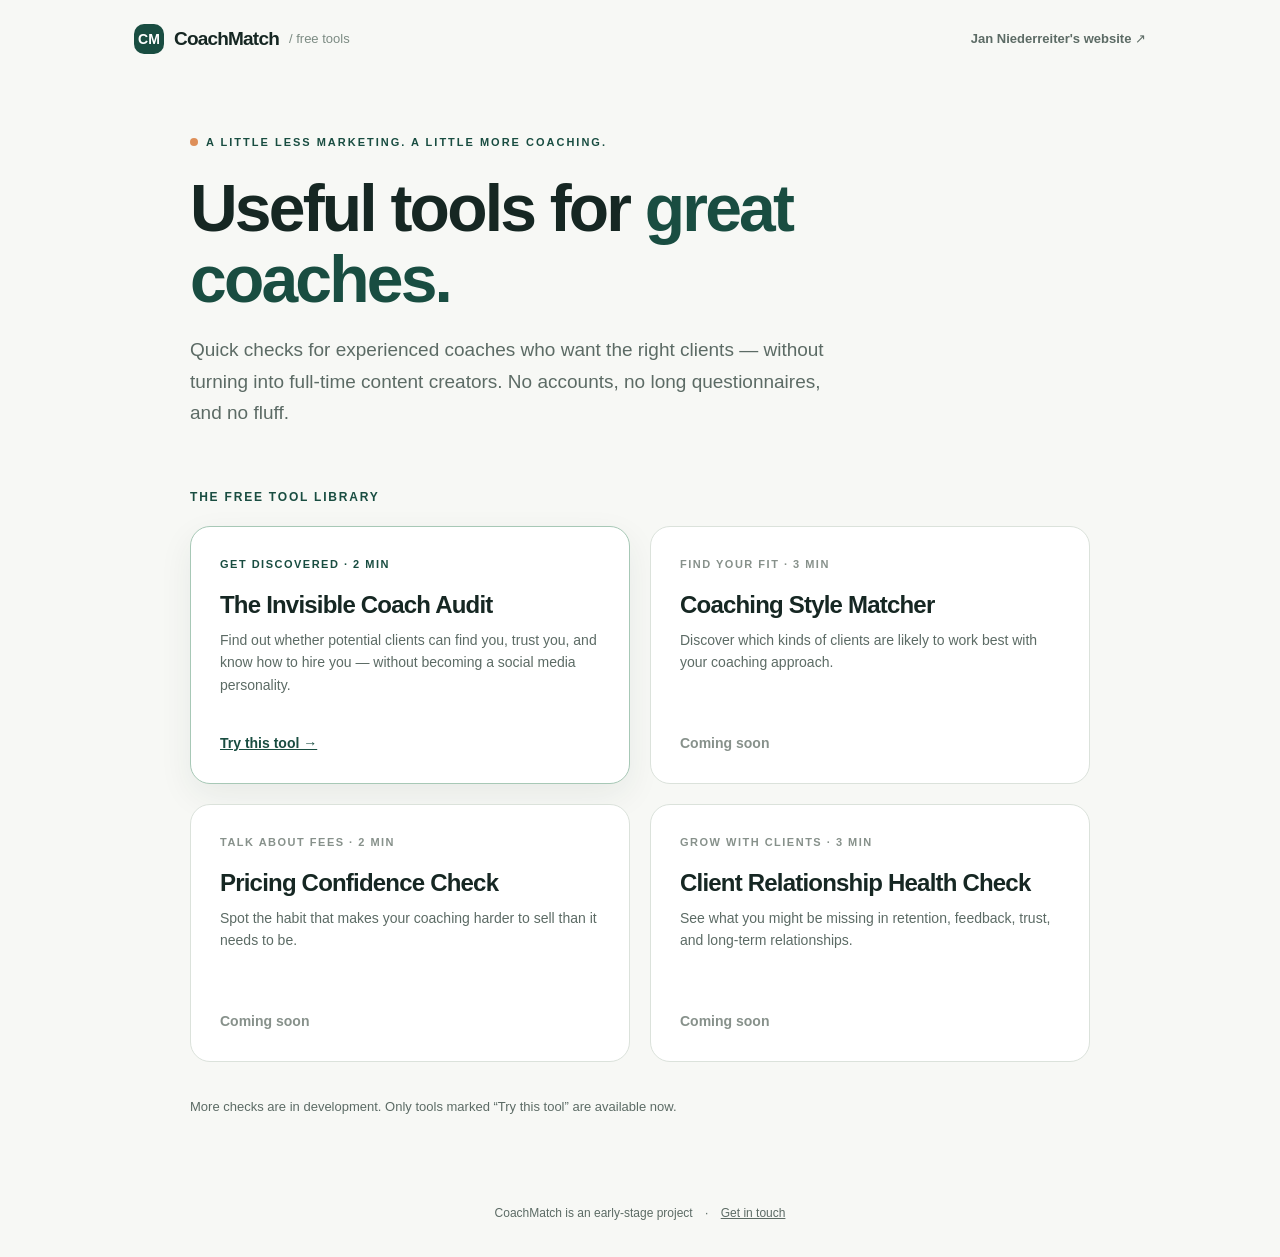
==== tools/index.html @ 3a853964 "Add files via upload" ====
<!doctype html>
<html lang="en">
<head>
  <meta charset="utf-8">
  <meta name="viewport" content="width=device-width,initial-scale=1">
  <meta name="theme-color" content="#f7f8f5">
  <title>CoachMatch | Free Tools for Experienced Coaches</title>
  <meta name="description" content="Free, practical tools for experienced coaches: get discovered, find better-fit clients, discuss your prices, and build lasting relationships.">
  <link rel="canonical" href="https://janniederreiter.com/tools/">
  <link rel="stylesheet" href="assets/styles.css">
</head>
<body>
  <header class="site-header">
    <a class="brand" href="./"><span class="brand-symbol">CM</span> CoachMatch <span style="font-weight:500;color:#7c8b83;font-size:13px;letter-spacing:0">/ free tools</span></a>
    <a class="top-link" href="/">Jan Niederreiter's website ↗</a>
  </header>
  <main class="wrap">
    <section class="hub-hero">
      <span class="eyebrow"><span class="dot" aria-hidden="true"></span> A little less marketing. A little more coaching.</span>
      <h1>Useful tools for <em>great coaches.</em></h1>
      <p class="lede">Quick checks for experienced coaches who want the right clients — without turning into full-time content creators. No accounts, no long questionnaires, and no fluff.</p>
    </section>
    <h2 class="section-label">The free tool library</h2>
    <div class="tool-grid" id="tool-grid"></div>
    <p class="small-note">More checks are in development. Only tools marked “Try this tool” are available now.</p>
  </main>
  <footer class="footer">CoachMatch is an early-stage project <span class="sep">·</span> <a href="mailto:janniederreiter@gmail.com">Get in touch</a></footer>
  <script src="data/registry.js"></script>
  <script>
    (function(){
      const grid=document.getElementById('tool-grid');
      const escape=s=>String(s||'').replace(/[&<>"']/g,c=>({'&':'&amp;','<':'&lt;','>':'&gt;','"':'&quot;'}[c]));
      for(const tool of window.CoachMatchRegistry||[]){
        const live=tool.status==='live';
        const div=document.createElement('article');
        div.className='tile '+(live?'active':'tile-coming');
        div.innerHTML=`<span class="tile-category">${escape(tool.category)} · ${escape(tool.duration)}</span><h2>${escape(tool.title)}</h2><p>${escape(tool.description)}</p><div class="tile-bottom">${live?`<a href="${encodeURIComponent(tool.slug)}/" aria-label="Try ${escape(tool.title)}">Try this tool →</a>`:'Coming soon'}</div>`;
        grid.appendChild(div);
      }
    })();
  </script>
</body>
</html>
---- tools/assets/styles.css ----
/* CoachMatch Handraisers — shared stylesheet. No external dependencies. */
:root {
  color-scheme: light;
  --ink: #162723;
  --ink-muted: #5c6b65;
  --forest: #194d41;
  --forest-hover: #123e35;
  --mint: #d6e7dd;
  --paper: #f7f8f5;
  --white: #fff;
  --stroke: #dbe2db;
  --orange: #de8f59;
  --radius: 22px;
  font-synthesis: none;
}
*, *::before, *::after {box-sizing: border-box}
html { scroll-behavior: smooth }
body { margin: 0; background: var(--paper); color: var(--ink); font-family: -apple-system,BlinkMacSystemFont,"Segoe UI",Roboto,Arial,sans-serif; line-height: 1.5; }
button, input, select {font: inherit}
a { color: var(--forest); }
a:hover {text-decoration-thickness: 2px}
button {cursor:pointer}
button:focus-visible, a:focus-visible, input:focus-visible {outline: 3px solid #f3a66b; outline-offset: 3px}
.site-header {max-width:1060px; margin:0 auto; padding:24px 24px 8px; display:flex; gap:20px; justify-content:space-between; align-items:center}
.brand {color:var(--ink); text-decoration:none; font-weight:840; font-size:19px; letter-spacing:-.8px; display:flex; gap:10px; align-items:center}
.brand-symbol {width:30px;height:30px;border-radius:10px; background:var(--forest); color:#fff; display:inline-grid;place-items:center;font-size:14px; letter-spacing:0}
.top-link {font-size:13px; font-weight:700; color:var(--ink-muted); text-decoration:none}
.top-link:hover {color:var(--forest);text-decoration:underline}
.wrap {width:min(100% - 40px, 900px); margin:0 auto}
.hero {padding:60px 10px 38px; text-align:center}
.eyebrow {display:inline-flex; align-items:center; gap:8px; text-transform:uppercase; letter-spacing:2px; font-size:11px; font-weight:850; color:var(--forest)}
.dot {width:8px;height:8px;background:var(--orange);border-radius:50%;display:inline-block}
h1 {font-size:clamp(39px,6vw,66px);line-height:1.07; letter-spacing:-2.8px; margin:20px 0 20px;font-weight:850}
h1 em {font-style:normal; color:var(--forest)}
.lede {font-size:clamp(16px,2.1vw,19px); max-width:590px; line-height:1.65; color:var(--ink-muted); margin:0 auto}
.pills {display:flex; justify-content:center; align-items:center; gap:9px; flex-wrap:wrap; margin-top:24px}
.pill {font-size:12px; font-weight:700; color:var(--forest); border:1px solid #cbdad1; border-radius:99px; padding:7px 12px; background:#eff4ef}
.card {background:var(--white); border:1px solid var(--stroke); border-radius:var(--radius); box-shadow:0 18px 45px rgba(16,45,36,.045)}
.tool-card {max-width:740px;margin:16px auto 0; overflow:hidden}
.quiz-content {padding:clamp(24px,5vw,48px)}
.quiz-top {display:flex;align-items:center;justify-content:space-between; gap:10px; margin-bottom:16px}
.mini-label {font-size:12px;font-weight:800; text-transform:uppercase; letter-spacing:1.7px; color:var(--ink-muted)}
.counter {font-size:13px;font-weight:750;color:var(--forest)}
.progress {height:6px;border-radius:99px;background:#e9efea;overflow:hidden;margin-bottom:30px}
.progress-fill {background:var(--forest);width:0%;height:100%;border-radius:99px; transition:width .25s}
.question-title {font-size:clamp(23px,3.6vw,31px);line-height:1.27; letter-spacing:-.8px; margin:0 0 10px; font-weight:800}
.question-context {color:var(--ink-muted);font-size:14px;margin:0 0 23px}
.question-fieldset {border:0; margin:0; padding:0; min-width:0}
.question-fieldset legend {position:absolute;width:1px;height:1px;padding:0;overflow:hidden;clip:rect(0,0,0,0);white-space:nowrap;border:0}
.options {display:grid;gap:11px}
.option {display:flex;align-items:center; gap:14px; border:1.5px solid var(--stroke);padding:17px 18px;border-radius:15px; background:#fff; cursor:pointer; transition:background .15s,border-color .15s}
.option:hover {border-color:#a5c2b3;background:#f6faf7}
.option:has(input:checked) {border-color:var(--forest);background:#eef6f0;box-shadow:0 0 0 1px var(--forest) inset}
.option input {accent-color:var(--forest); width:17px;height:17px; flex:0 0 17px;margin:0}
.option-letter {display:inline-flex;align-items:center;justify-content:center;background:#f2f5f1;width:25px;height:25px;flex:0 0 25px;border-radius:8px;font-size:12px;font-weight:800;color:var(--ink-muted)}
.option-text {font-size:15px;line-height:1.45}
.quiz-actions {display:flex;align-items:center;justify-content:space-between;gap:16px;margin-top:28px}
.button {background:var(--forest);color:white;border:1px solid var(--forest);border-radius:12px;padding:14px 22px;font-weight:750;text-decoration:none;display:inline-flex;justify-content:center;align-items:center;gap:10px;transition:transform .12s,background .12s; text-align:center;min-height:48px}
.button:hover:not(:disabled) {transform:translateY(-1px);background:var(--forest-hover);text-decoration:none}
.button:disabled {opacity:.4;cursor:not-allowed;transform:none}
.button.secondary {background:#fff;color:var(--forest);border:1px solid #bfd3c6}
.button.secondary:hover {background:#eef6f0}
.button.linklike {background:transparent;border:0;color:var(--ink-muted);padding:10px 0;min-height:38px;font-size:14px}
.button.linklike:hover {background:transparent;color:var(--forest);transform:none}
.btn-right {margin-left:auto}
.card-footnote {font-size:12px;color:#78867e;text-align:center; padding:0 20px 26px}
.result-heading {font-size:clamp(31px,5vw,43px);letter-spacing:-1.7px;line-height:1.12;margin:10px 0}
.result-explain {font-size:16px;color:var(--ink-muted);line-height:1.7;margin:12px 0 25px}
.result-kicker {text-transform:uppercase;letter-spacing:2px;font-size:11px;font-weight:850;color:var(--forest)}
.snapshot {display:grid;grid-template-columns:repeat(3,minmax(0,1fr)); gap:10px; margin:20px 0 26px}
.score-box {background:#f6f8f5;border:1px solid #e3eae2;border-radius:13px;padding:12px}
.score-label {font-size:11px;font-weight:800;letter-spacing:1px;color:var(--ink-muted);text-transform:uppercase}
.meter {height:6px;margin-top:12px;border-radius:99px;background:#dfe6df;overflow:hidden}
.meter-fill {height:100%;background:var(--forest);border-radius:99px}
.score-caption {font-size:11px;margin-top:7px;color:var(--ink-muted)}
.fix-card {border-radius:16px;background:#f1f6f1;border:1px solid #d9e6dc;padding:22px;margin:20px 0}
.fix-card h3 {margin:0 0 8px;font-size:19px;letter-spacing:-.35px}
.fix-card p {margin:0 0 10px;font-size:15px;line-height:1.6}
.template {border-left:3px solid var(--orange);padding:9px 0 9px 14px;color:#3d5c50;font-weight:550;white-space:pre-line}
.muted {color:var(--ink-muted)}
.disclaimer {color:var(--ink-muted);font-size:12px;line-height:1.5}
.pilot-box {margin:27px 0 0; border:1px solid #234f44;background:var(--forest); border-radius:18px;padding:25px;color:#fff}
.pilot-box .result-kicker {color:#c8e2cf}
.pilot-box h3 {font-size:22px;line-height:1.25;margin:9px 0}
.pilot-box p {color:#d4e7da;font-size:14px;line-height:1.65}
.pilot-box .button {background:#fff;color:var(--forest);border-color:#fff; margin-top:5px}
.pilot-box .button:hover {background:#edf5ef;color:var(--forest)}
.share-row {display:flex;gap:12px;align-items:center;justify-content:space-between;flex-wrap:wrap;margin-top:22px}
.share-row .button {padding:10px 14px;min-height:40px;font-size:13px}
.footer {text-align:center; padding:42px 22px 35px; color:var(--ink-muted);font-size:12px}
.footer a {color:inherit}
.footer .sep {margin:0 9px}
/* Tool directory */
.hub-hero {padding:67px 0 40px;text-align:left}
.hub-hero h1 {max-width:720px}
.hub-hero .lede {margin:0;max-width:660px}
.section-label {text-transform:uppercase;letter-spacing:1.8px;font-size:12px;font-weight:800;color:var(--forest);margin:20px 0}
.tool-grid {display:grid;grid-template-columns:repeat(2,minmax(0,1fr));gap:20px;padding-bottom:35px}
.tile {background:white;border:1px solid var(--stroke);border-radius:20px;padding:29px;display:flex;flex-direction:column;min-height:258px}
.tile.active {border-color:#a7c8b6;box-shadow:0 12px 34px rgba(22,60,46,.07)}
.tile-category {font-size:11px;font-weight:800;text-transform:uppercase;letter-spacing:1.5px;color:var(--forest)}
.tile h2 {font-size:24px;line-height:1.18;letter-spacing:-.8px;margin:18px 0 10px}
.tile p {color:var(--ink-muted);font-size:14px;line-height:1.6;margin:0 0 24px}
.tile-bottom {margin-top:auto;font-weight:800;font-size:14px}
.tile-coming .tile-category,.tile-coming .tile-bottom {color:#87918b}
.small-note {font-size:13px;color:var(--ink-muted);margin:0 0 45px}
/* Embedded presentation: remove outer page chrome and keep iframe compact */
html.embed-mode body {background:transparent}
html.embed-mode .site-header, html.embed-mode .footer {display:none}
html.embed-mode .wrap {width:100%;max-width:760px}
html.embed-mode .hero {padding:22px 12px 14px}
html.embed-mode h1 {font-size:clamp(30px,5vw,43px);letter-spacing:-1.4px;margin:12px 0}
html.embed-mode .lede {font-size:15px}
html.embed-mode .tool-card {margin:12px}
@media (max-width:650px) {
  .site-header {padding:18px 20px 0}
  .wrap {width:calc(100% - 28px)}
  .hero {padding:43px 6px 22px}
  h1 {letter-spacing:-1.6px}
  .quiz-content {padding:24px 19px}
  .option {padding:15px 12px;gap:9px}
  .option-text {font-size:14px}
  .option-letter {display:none}
  .snapshot {gap:6px}
  .score-box {padding:10px 8px}
  .score-label {font-size:10px;letter-spacing:.4px}
  .hub-hero {padding:40px 0 20px}
  .tool-grid {grid-template-columns:1fr;gap:14px}
  .tile {min-height:210px;padding:23px}
  .quiz-actions {gap:10px}
  .quiz-actions .button {padding:13px 15px;font-size:14px}
  .pilot-box {padding:21px}
  html.embed-mode .tool-card {margin:8px}
}
@media (prefers-reduced-motion:reduce) {*,*::before,*::after {scroll-behavior:auto!important;transition:none!important;animation:none!important}}
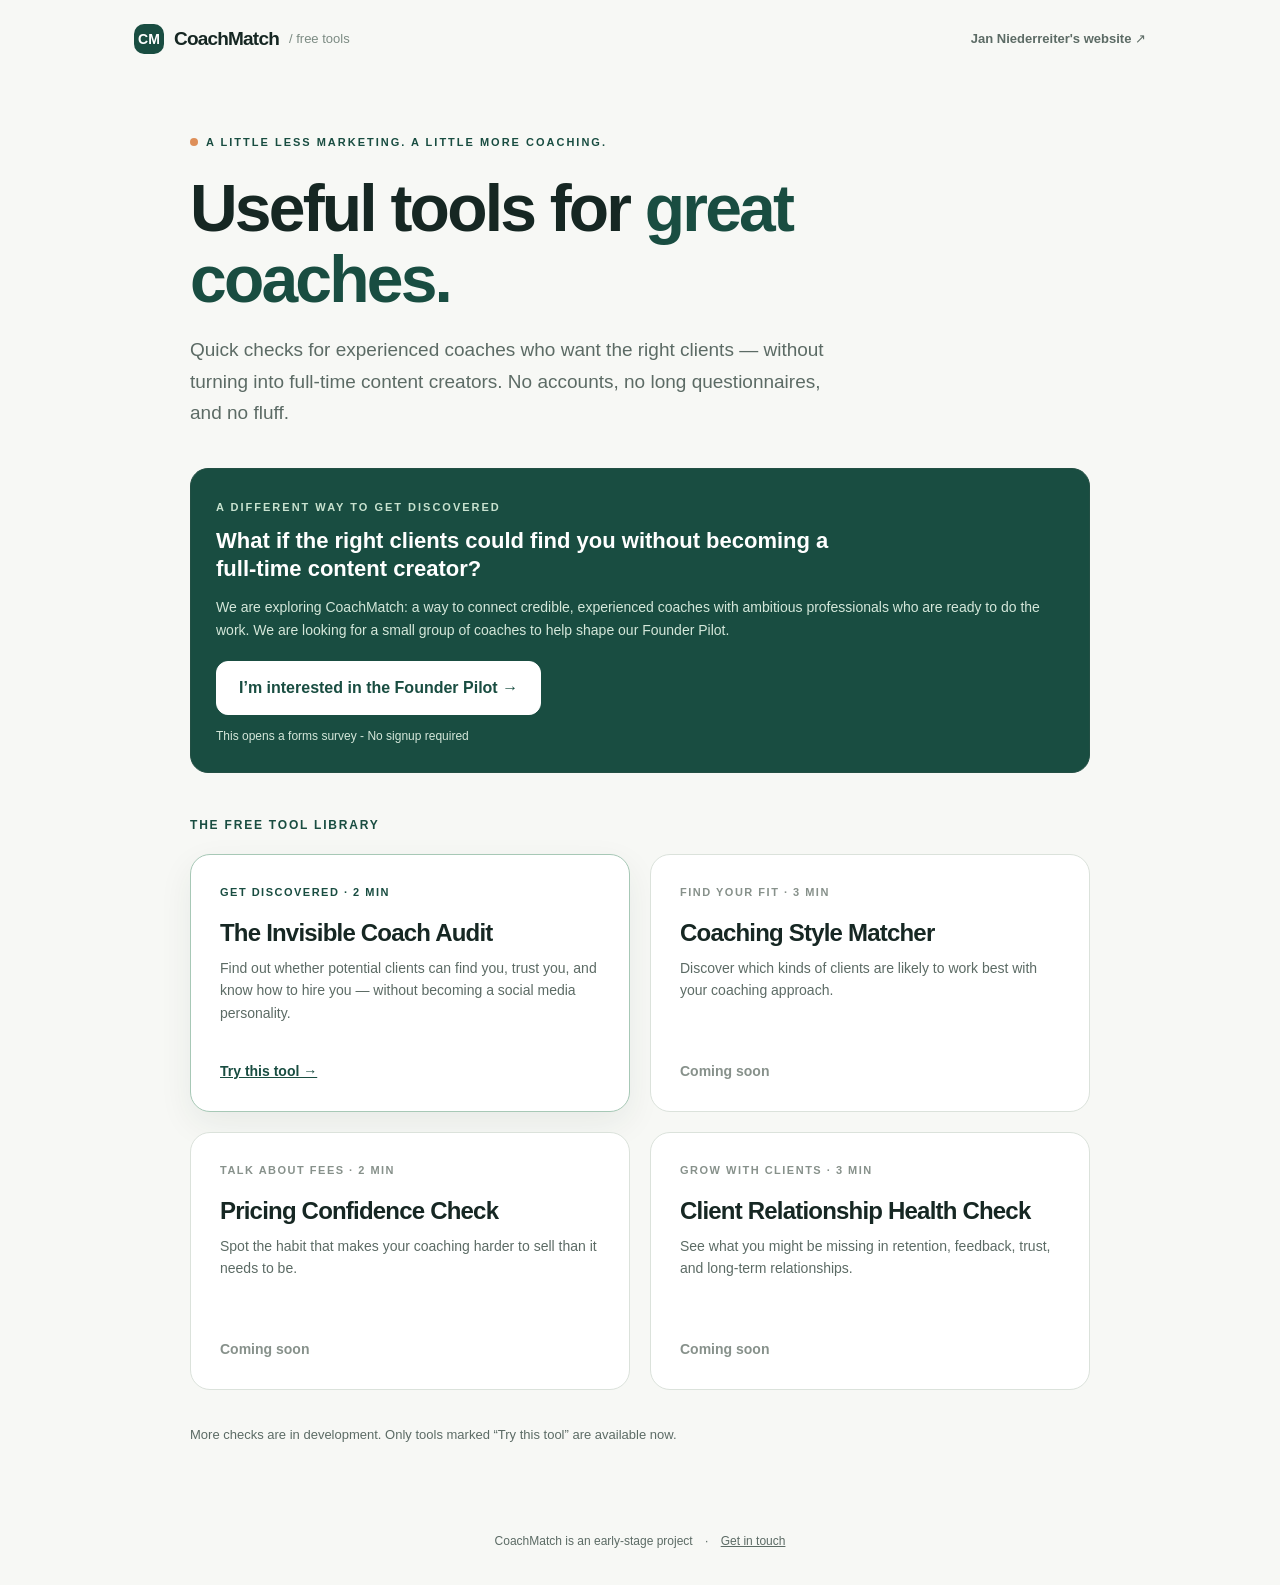
==== commit 5d5204aa: "Add files via upload" ====
--- a/tools/index.html
+++ b/tools/index.html
@@ -20,15 +20,18 @@
       <h1>Useful tools for <em>great coaches.</em></h1>
       <p class="lede">Quick checks for experienced coaches who want the right clients — without turning into full-time content creators. No accounts, no long questionnaires, and no fluff.</p>
     </section>
+    <div id="pilot-invite" class="hub-pilot-invite" aria-label="CoachMatch Founder Pilot"></div>
     <h2 class="section-label">The free tool library</h2>
     <div class="tool-grid" id="tool-grid"></div>
     <p class="small-note">More checks are in development. Only tools marked “Try this tool” are available now.</p>
   </main>
   <footer class="footer">CoachMatch is an early-stage project <span class="sep">·</span> <a href="mailto:janniederreiter@gmail.com">Get in touch</a></footer>
+  <script src="assets/pilot.js"></script>
   <script src="data/registry.js"></script>
   <script>
     (function(){
       const grid=document.getElementById('tool-grid');
+      document.getElementById('pilot-invite').innerHTML=window.CoachMatchPilotCard();
       const escape=s=>String(s||'').replace(/[&<>"']/g,c=>({'&':'&amp;','<':'&lt;','>':'&gt;','"':'&quot;'}[c]));
       for(const tool of window.CoachMatchRegistry||[]){
         const live=tool.status==='live';
--- a/tools/assets/styles.css
+++ b/tools/assets/styles.css
@@ -85,6 +85,9 @@
 .pilot-box p {color:#d4e7da;font-size:14px;line-height:1.65}
 .pilot-box .button {background:#fff;color:var(--forest);border-color:#fff; margin-top:5px}
 .pilot-box .button:hover {background:#edf5ef;color:var(--forest)}
+.pilot-box .pilot-note {font-size:12px;margin:12px 0 0;color:#d4e7da}
+.hub-pilot-invite .pilot-box {margin:0 0 43px}
+.hub-pilot-invite .pilot-box h3 {max-width:650px}
 .share-row {display:flex;gap:12px;align-items:center;justify-content:space-between;flex-wrap:wrap;margin-top:22px}
 .share-row .button {padding:10px 14px;min-height:40px;font-size:13px}
 .footer {text-align:center; padding:42px 22px 35px; color:var(--ink-muted);font-size:12px}
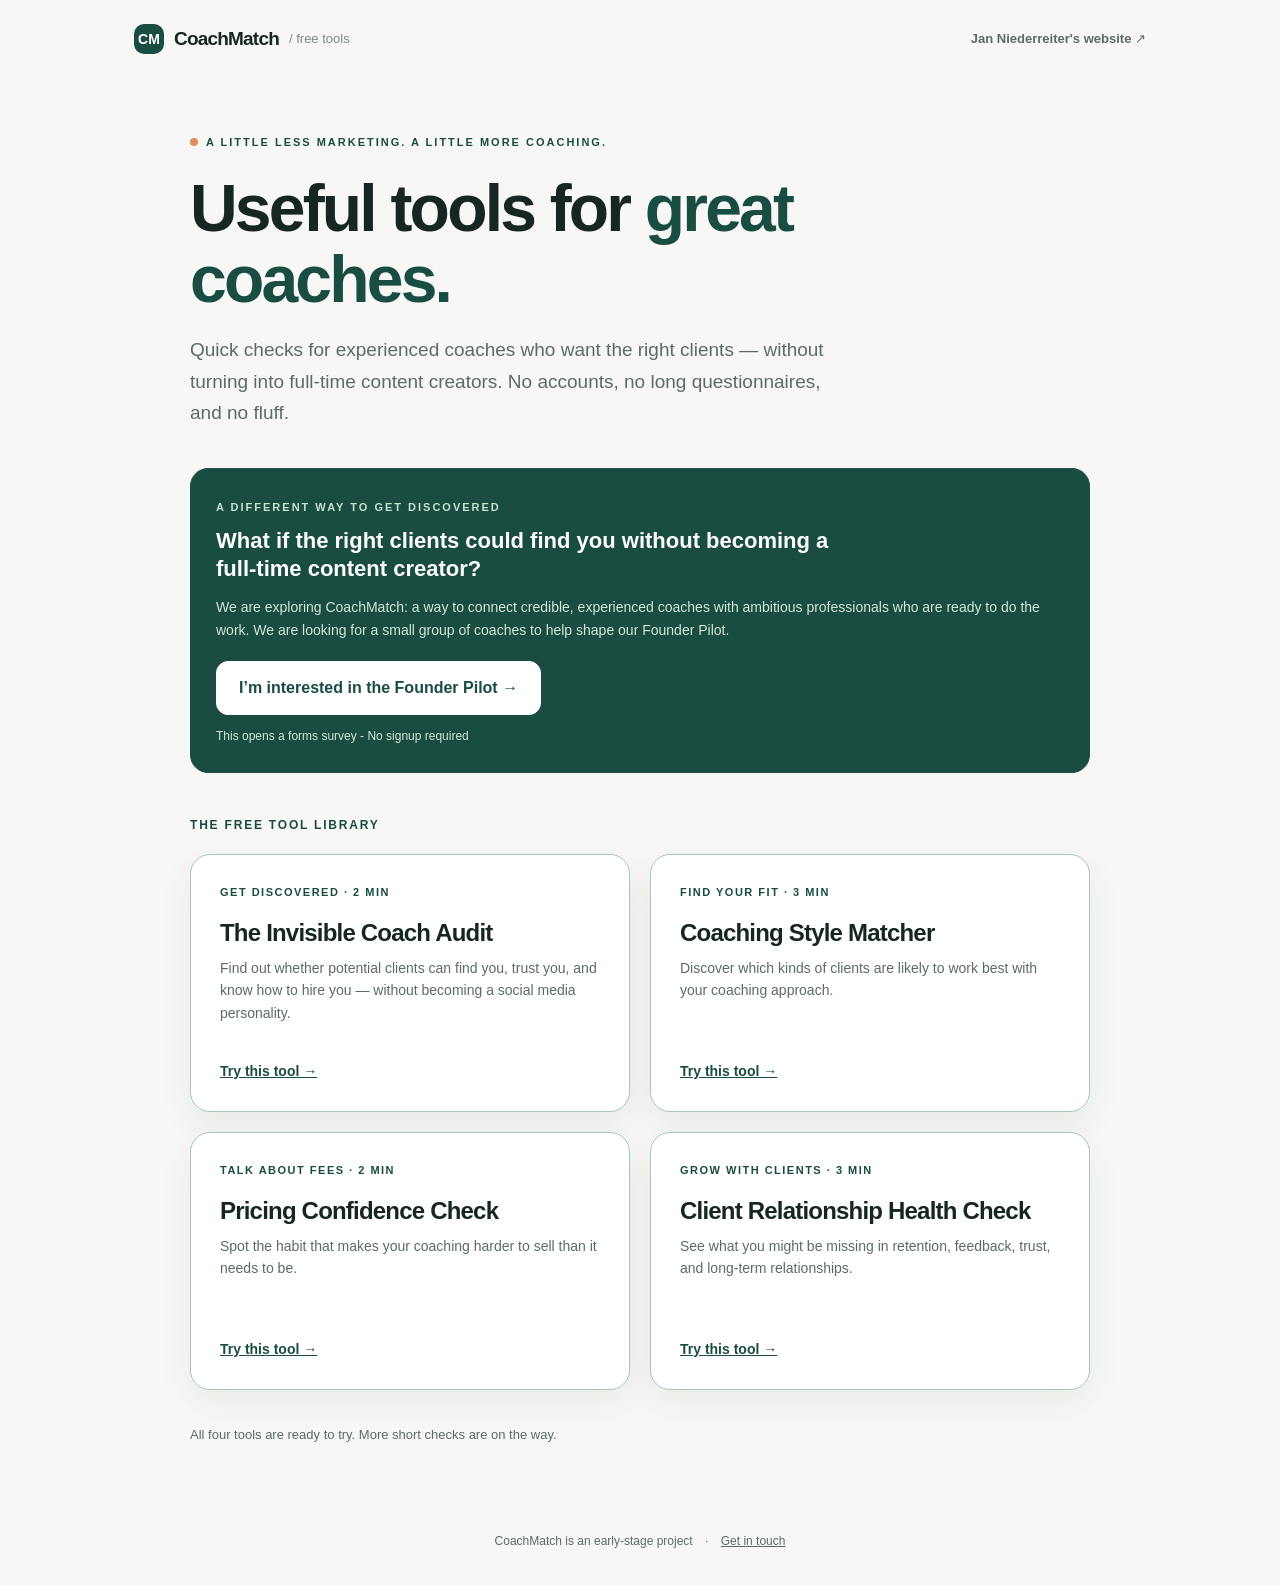
==== commit 6550d7fe: "Add files via upload" ====
--- a/tools/index.html
+++ b/tools/index.html
@@ -23,7 +23,7 @@
     <div id="pilot-invite" class="hub-pilot-invite" aria-label="CoachMatch Founder Pilot"></div>
     <h2 class="section-label">The free tool library</h2>
     <div class="tool-grid" id="tool-grid"></div>
-    <p class="small-note">More checks are in development. Only tools marked “Try this tool” are available now.</p>
+    <p class="small-note">All four tools are ready to try. More short checks are on the way.</p>
   </main>
   <footer class="footer">CoachMatch is an early-stage project <span class="sep">·</span> <a href="mailto:janniederreiter@gmail.com">Get in touch</a></footer>
   <script src="assets/pilot.js"></script>
--- a/tools/assets/styles.css
+++ b/tools/assets/styles.css
@@ -136,3 +136,16 @@
   html.embed-mode .tool-card {margin:8px}
 }
 @media (prefers-reduced-motion:reduce) {*,*::before,*::after {scroll-behavior:auto!important;transition:none!important;animation:none!important}}
+
+/* Additional shared score and coaching-style result presentations. */
+.snapshot-four {grid-template-columns: repeat(2,minmax(0,1fr))}
+.style-axes {display:grid;grid-template-columns:repeat(2,minmax(0,1fr));gap:10px;margin:20px 0 26px}
+.style-axes .score-box {padding:17px}
+.style-axes strong {display:block;margin-top:8px;font-size:15px;letter-spacing:-.15px}
+.match-panel {border:1px solid #d9e6dc;border-radius:16px;padding:22px;background:#f8faf7}
+.match-panel h3 {font-size:15px;letter-spacing:-.2px;margin:15px 0 4px}
+.match-panel p {margin:7px 0 10px;color:var(--ink-muted);font-size:15px;line-height:1.62}
+@media (max-width:480px) {
+  .style-axes {grid-template-columns:1fr}
+  .snapshot-four .score-label {font-size:10px;letter-spacing:0}
+}
